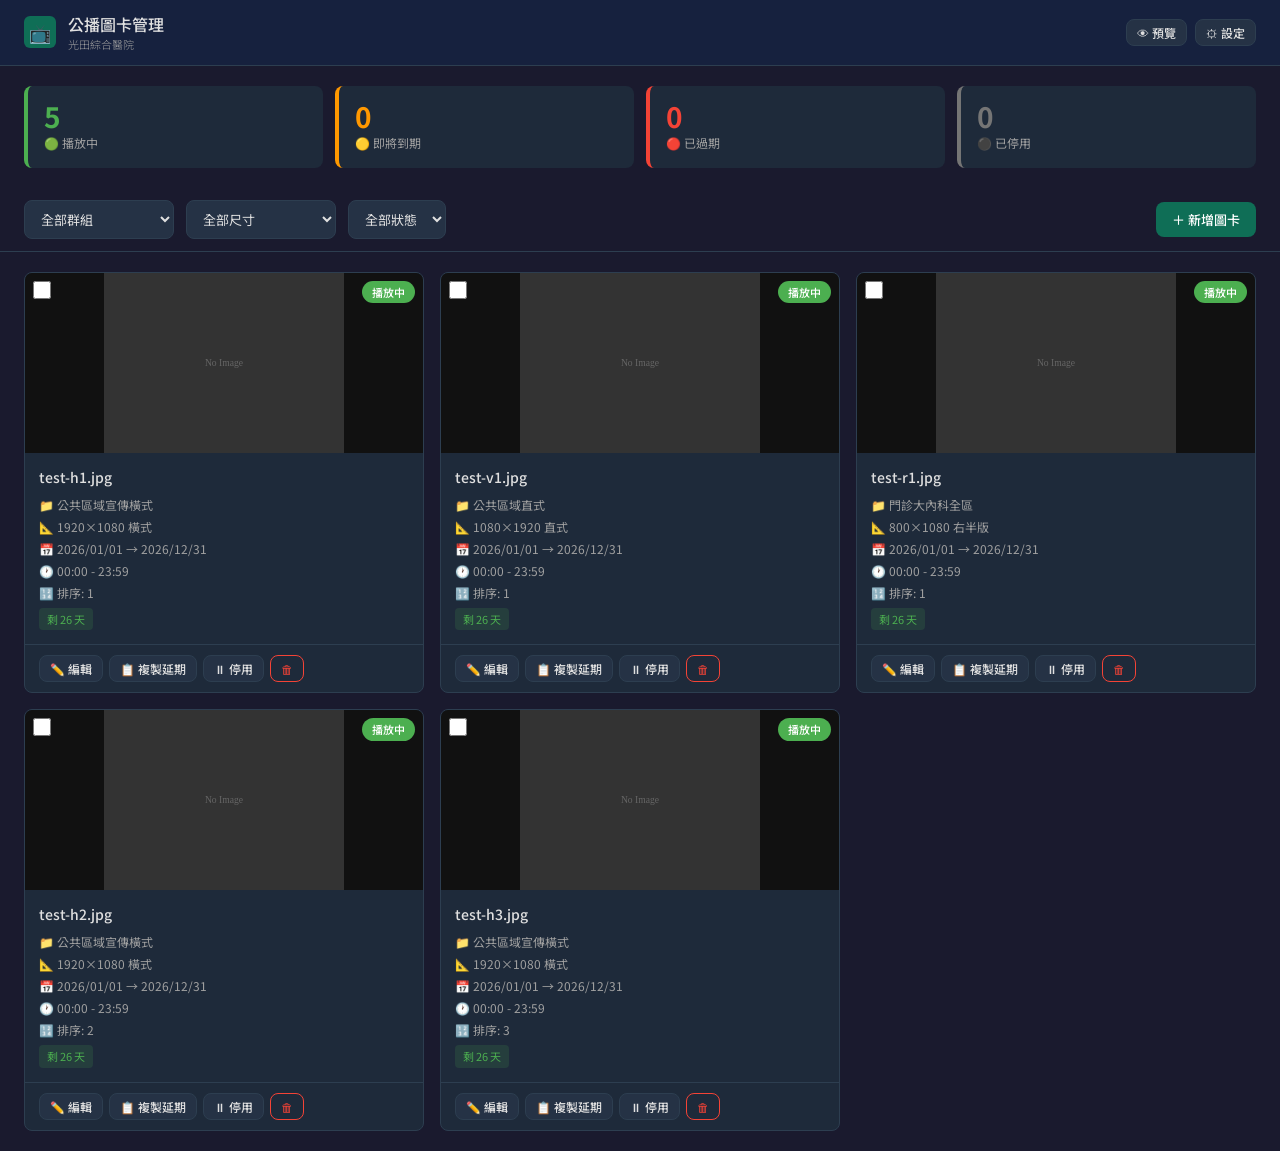
==== index.html @ a8a1183e "feat: 管理後台 Phase 2 — 圖卡上傳、排程、群組篩選 - 新增 index.html 管理後台（深色主題 + 光田綠主色） - 儀表板顯示播放中/即將到期/已過期/已停用統計 - 群組、" ====
<!DOCTYPE html>
<html lang="zh-TW">
<head>
  <meta charset="UTF-8">
  <meta name="viewport" content="width=device-width, initial-scale=1.0">
  <title>公播圖卡管理系統 — 光田綜合醫院</title>
  <link rel="stylesheet" href="css/admin.css">
</head>
<body>

<!-- ============================================================
     頂部導航
     ============================================================ -->
<header class="top-bar">
  <div class="logo">
    <div class="logo-icon">📺</div>
    <div class="logo-text">
      公播圖卡管理
      <small>光田綜合醫院</small>
    </div>
  </div>
  <div class="top-bar-actions">
    <button class="btn btn-secondary btn-sm" onclick="openPreview()">👁 預覽</button>
    <button class="btn btn-secondary btn-sm" onclick="toggleSettings()">⚙ 設定</button>
  </div>
</header>

<!-- ============================================================
     儀表板
     ============================================================ -->
<section class="dashboard" id="dashboard">
  <div class="stat-card active" onclick="filterByStatus('active')">
    <div class="stat-number" id="count-active">0</div>
    <div class="stat-label">🟢 播放中</div>
  </div>
  <div class="stat-card expiring" onclick="filterByStatus('expiring')">
    <div class="stat-number" id="count-expiring">0</div>
    <div class="stat-label">🟡 即將到期</div>
  </div>
  <div class="stat-card expired" onclick="filterByStatus('expired')">
    <div class="stat-number" id="count-expired">0</div>
    <div class="stat-label">🔴 已過期</div>
  </div>
  <div class="stat-card disabled" onclick="filterByStatus('disabled')">
    <div class="stat-number" id="count-disabled">0</div>
    <div class="stat-label">⚫ 已停用</div>
  </div>
</section>

<!-- ============================================================
     工具列
     ============================================================ -->
<section class="toolbar" id="toolbar">
  <select id="filter-group" onchange="applyFilters()">
    <option value="">全部群組</option>
  </select>
  <select id="filter-size" onchange="applyFilters()">
    <option value="">全部尺寸</option>
    <option value="1920x1080">1920×1080 橫式</option>
    <option value="1080x1920">1080×1920 直式</option>
    <option value="800x1080">800×1080 右半版</option>
  </select>
  <select id="filter-status" onchange="applyFilters()">
    <option value="">全部狀態</option>
    <option value="active">播放中</option>
    <option value="expiring">即將到期</option>
    <option value="expired">已過期</option>
    <option value="disabled">已停用</option>
  </select>
  <div class="spacer"></div>
  <button class="btn btn-secondary btn-sm" id="btn-batch" style="display:none" onclick="showBatchMenu()">
    📋 批次操作
  </button>
  <button class="btn btn-primary" onclick="openAddModal()">＋ 新增圖卡</button>
</section>

<!-- ============================================================
     圖卡列表
     ============================================================ -->
<section class="card-list" id="card-list">
  <div class="empty-state" id="empty-state">
    <div class="empty-icon">📭</div>
    <p>尚無圖卡，點擊右上角「＋ 新增圖卡」開始</p>
  </div>
</section>

<!-- ============================================================
     設定面板
     ============================================================ -->
<section class="settings-panel" id="settings-panel">
  <div class="settings-section">
    <h3>📊 Google Sheets 設定</h3>
    <div class="form-group">
      <label>Google Sheets ID</label>
      <input type="text" id="cfg-sheet-id" placeholder="試算表 ID">
    </div>
    <div class="form-group">
      <label>Apps Script Web App URL</label>
      <input type="text" id="cfg-apps-script-url" placeholder="https://script.google.com/macros/s/.../exec">
    </div>
  </div>
  <div class="settings-section">
    <h3>📁 GitHub 圖片上傳設定</h3>
    <div class="form-group">
      <label>GitHub Owner / Repo</label>
      <div class="form-row">
        <input type="text" id="cfg-gh-owner" placeholder="帳號名稱">
        <input type="text" id="cfg-gh-repo" placeholder="repo 名稱">
      </div>
    </div>
    <div class="form-group">
      <label>GitHub Personal Access Token</label>
      <input type="password" id="cfg-gh-token" placeholder="ghp_xxxx（只存在本機）">
    </div>
  </div>
  <div class="settings-section">
    <h3>⏱ 預設值</h3>
    <div class="form-row">
      <div class="form-group">
        <label>預設圖卡天數</label>
        <input type="number" id="cfg-default-days" value="90" min="1">
      </div>
      <div class="form-group">
        <label>即將到期提醒（天）</label>
        <input type="number" id="cfg-expiring-days" value="3" min="1">
      </div>
    </div>
  </div>
  <button class="btn btn-primary" onclick="saveSettings()">💾 儲存設定</button>
</section>

<!-- ============================================================
     新增/編輯 Modal
     ============================================================ -->
<div class="modal-overlay" id="card-modal">
  <div class="modal">
    <div class="modal-header">
      <h2 id="modal-title">新增圖卡</h2>
      <button class="modal-close" onclick="closeModal()">&times;</button>
    </div>
    <div class="modal-body">
      <!-- 圖片上傳 -->
      <div class="form-group">
        <label>圖片</label>
        <div class="upload-area" id="upload-area">
          <div class="upload-icon">🖼</div>
          <div class="upload-text">拖曳圖片到此處，或<strong>點擊選擇</strong></div>
        </div>
        <div class="upload-preview" id="upload-preview">
          <img id="preview-img" src="" alt="預覽">
          <button class="remove-img" onclick="removeImage()">&times;</button>
        </div>
        <input type="file" id="file-input" accept="image/*" style="display:none">
      </div>

      <!-- 群組 + 尺寸 -->
      <div class="form-row">
        <div class="form-group">
          <label>群組</label>
          <select id="card-group">
            <option value="公共區域直式">公共區域直式</option>
            <option value="公共區域宣傳橫式">公共區域宣傳橫式</option>
            <option value="門診大內科全區">門診大內科全區</option>
            <option value="門診大外科全區">門診大外科全區</option>
            <option value="婦女整合門診">婦女整合門診</option>
          </select>
        </div>
        <div class="form-group">
          <label>尺寸</label>
          <select id="card-size">
            <option value="1920x1080">1920×1080 橫式</option>
            <option value="1080x1920">1080×1920 直式</option>
            <option value="800x1080">800×1080 右半版</option>
          </select>
        </div>
      </div>

      <!-- 日期 -->
      <div class="form-row">
        <div class="form-group">
          <label>上架日期</label>
          <input type="date" id="card-start-date">
        </div>
        <div class="form-group">
          <label>下架日期</label>
          <input type="date" id="card-end-date">
        </div>
      </div>

      <!-- 時段 -->
      <div class="form-row">
        <div class="form-group">
          <label>每日開始時間</label>
          <input type="time" id="card-start-time" value="00:00">
        </div>
        <div class="form-group">
          <label>每日結束時間</label>
          <input type="time" id="card-end-time" value="23:59">
        </div>
      </div>

      <!-- 排序 -->
      <div class="form-row">
        <div class="form-group">
          <label>排序（數字越小越前面）</label>
          <input type="number" id="card-sort" value="1" min="0">
        </div>
        <div class="form-group">
          <label>狀態</label>
          <select id="card-enabled">
            <option value="TRUE">啟用</option>
            <option value="FALSE">停用</option>
          </select>
        </div>
      </div>

      <!-- 備註 -->
      <div class="form-group">
        <label>備註</label>
        <textarea id="card-note" rows="2" placeholder="選填"></textarea>
      </div>
    </div>
    <div class="modal-footer">
      <button class="btn btn-secondary" onclick="closeModal()">取消</button>
      <button class="btn btn-primary" id="btn-save-card" onclick="saveCard()">💾 儲存</button>
    </div>
  </div>
</div>

<!-- ============================================================
     批次延期 Modal
     ============================================================ -->
<div class="modal-overlay" id="batch-modal">
  <div class="modal" style="max-width:400px">
    <div class="modal-header">
      <h2>批次操作</h2>
      <button class="modal-close" onclick="closeBatchModal()">&times;</button>
    </div>
    <div class="modal-body">
      <p style="font-size:13px;color:var(--text-secondary);margin-bottom:16px">
        已選取 <strong id="batch-count">0</strong> 張圖卡
      </p>
      <div class="form-group">
        <label>操作</label>
        <select id="batch-action">
          <option value="enable">批次啟用</option>
          <option value="disable">批次停用</option>
          <option value="extend">批次延期</option>
          <option value="delete">批次刪除</option>
        </select>
      </div>
      <div class="form-group" id="batch-extend-group" style="display:none">
        <label>延長天數</label>
        <input type="number" id="batch-extend-days" value="90" min="1">
      </div>
    </div>
    <div class="modal-footer">
      <button class="btn btn-secondary" onclick="closeBatchModal()">取消</button>
      <button class="btn btn-primary" onclick="executeBatch()">✓ 執行</button>
    </div>
  </div>
</div>

<!-- Loading -->
<div class="loading-overlay" id="loading">
  <div class="loading-spinner"></div>
</div>

<!-- Toast -->
<div class="toast-container" id="toast-container"></div>

<input type="hidden" id="editing-card-id" value="">

<script src="js/admin.js"></script>
</body>
</html>
---- css/admin.css ----
/* ============================================================
   光田綜合醫院 公播圖卡管理系統 — 管理後台
   admin.css — 深色主題 + 光田綠主色
   ============================================================ */

@import url('https://fonts.googleapis.com/css2?family=Noto+Sans+TC:wght@300;400;500;700&display=swap');

/* Reset */
*, *::before, *::after {
  box-sizing: border-box;
  margin: 0;
  padding: 0;
}

:root {
  --kt-green: #0F6E56;
  --kt-green-light: #1A9B7A;
  --kt-green-dark: #0A4D3D;
  --bg-primary: #1a1a2e;
  --bg-secondary: #16213e;
  --bg-card: #1e2a3a;
  --bg-input: #253245;
  --bg-hover: #2a3a4e;
  --text-primary: #e0e0e0;
  --text-secondary: #a0a0a0;
  --text-muted: #6a7a8a;
  --border-color: #2d3e50;
  --status-active: #4caf50;
  --status-expiring: #ff9800;
  --status-expired: #f44336;
  --status-disabled: #757575;
  --shadow: 0 2px 8px rgba(0,0,0,0.3);
  --radius: 8px;
}

html, body {
  font-family: 'Noto Sans TC', sans-serif;
  background: var(--bg-primary);
  color: var(--text-primary);
  min-height: 100vh;
  font-size: 14px;
  line-height: 1.5;
}

/* ============================================================
   頂部導航
   ============================================================ */
.top-bar {
  background: var(--bg-secondary);
  border-bottom: 1px solid var(--border-color);
  padding: 12px 24px;
  display: flex;
  align-items: center;
  justify-content: space-between;
  position: sticky;
  top: 0;
  z-index: 100;
}

.top-bar .logo {
  display: flex;
  align-items: center;
  gap: 12px;
}

.top-bar .logo-icon {
  width: 32px;
  height: 32px;
  background: var(--kt-green);
  border-radius: 6px;
  display: flex;
  align-items: center;
  justify-content: center;
  font-size: 18px;
}

.top-bar .logo-text {
  font-size: 16px;
  font-weight: 500;
  color: var(--text-primary);
}

.top-bar .logo-text small {
  font-size: 11px;
  color: var(--text-secondary);
  display: block;
  font-weight: 300;
}

.top-bar-actions {
  display: flex;
  gap: 8px;
  align-items: center;
}

/* ============================================================
   按鈕
   ============================================================ */
.btn {
  display: inline-flex;
  align-items: center;
  gap: 6px;
  padding: 8px 16px;
  border: none;
  border-radius: var(--radius);
  font-family: inherit;
  font-size: 13px;
  font-weight: 500;
  cursor: pointer;
  transition: all 0.2s;
  white-space: nowrap;
}

.btn-primary {
  background: var(--kt-green);
  color: #fff;
}
.btn-primary:hover {
  background: var(--kt-green-light);
}

.btn-secondary {
  background: var(--bg-input);
  color: var(--text-primary);
  border: 1px solid var(--border-color);
}
.btn-secondary:hover {
  background: var(--bg-hover);
}

.btn-danger {
  background: transparent;
  color: var(--status-expired);
  border: 1px solid var(--status-expired);
}
.btn-danger:hover {
  background: var(--status-expired);
  color: #fff;
}

.btn-sm {
  padding: 4px 10px;
  font-size: 12px;
}

.btn-icon {
  padding: 6px;
  min-width: 32px;
  justify-content: center;
}

/* ============================================================
   儀表板
   ============================================================ */
.dashboard {
  display: grid;
  grid-template-columns: repeat(auto-fit, minmax(160px, 1fr));
  gap: 12px;
  padding: 20px 24px;
}

.stat-card {
  background: var(--bg-card);
  border-radius: var(--radius);
  padding: 16px;
  border-left: 4px solid var(--kt-green);
  cursor: pointer;
  transition: all 0.2s;
}

.stat-card:hover {
  background: var(--bg-hover);
  transform: translateY(-1px);
}

.stat-card.active { border-left-color: var(--status-active); }
.stat-card.expiring { border-left-color: var(--status-expiring); }
.stat-card.expired { border-left-color: var(--status-expired); }
.stat-card.disabled { border-left-color: var(--status-disabled); }

.stat-card .stat-number {
  font-size: 28px;
  font-weight: 700;
  line-height: 1;
}

.stat-card .stat-label {
  font-size: 12px;
  color: var(--text-secondary);
  margin-top: 4px;
}

.stat-card.active .stat-number { color: var(--status-active); }
.stat-card.expiring .stat-number { color: var(--status-expiring); }
.stat-card.expired .stat-number { color: var(--status-expired); }
.stat-card.disabled .stat-number { color: var(--status-disabled); }

/* ============================================================
   工具列
   ============================================================ */
.toolbar {
  padding: 12px 24px;
  display: flex;
  align-items: center;
  gap: 12px;
  flex-wrap: wrap;
  border-bottom: 1px solid var(--border-color);
}

.toolbar select,
.toolbar input[type="text"] {
  background: var(--bg-input);
  color: var(--text-primary);
  border: 1px solid var(--border-color);
  border-radius: var(--radius);
  padding: 8px 12px;
  font-family: inherit;
  font-size: 13px;
  outline: none;
}

.toolbar select:focus,
.toolbar input:focus {
  border-color: var(--kt-green);
}

.toolbar .spacer {
  flex: 1;
}

/* ============================================================
   圖卡列表
   ============================================================ */
.card-list {
  padding: 20px 24px;
  display: grid;
  grid-template-columns: repeat(auto-fill, minmax(320px, 1fr));
  gap: 16px;
}

.card-item {
  background: var(--bg-card);
  border-radius: var(--radius);
  overflow: hidden;
  border: 1px solid var(--border-color);
  transition: all 0.2s;
  position: relative;
}

.card-item:hover {
  border-color: var(--kt-green);
  box-shadow: var(--shadow);
}

.card-item .card-thumb {
  width: 100%;
  height: 180px;
  overflow: hidden;
  background: #111;
  position: relative;
}

.card-item .card-thumb img {
  width: 100%;
  height: 100%;
  object-fit: contain;
  display: block;
}

.card-item .card-status-badge {
  position: absolute;
  top: 8px;
  right: 8px;
  padding: 3px 10px;
  border-radius: 20px;
  font-size: 11px;
  font-weight: 500;
  color: #fff;
}

.badge-active { background: var(--status-active); }
.badge-expiring { background: var(--status-expiring); }
.badge-expired { background: var(--status-expired); }
.badge-disabled { background: var(--status-disabled); }

.card-item .card-body {
  padding: 14px;
}

.card-item .card-title {
  font-size: 14px;
  font-weight: 500;
  margin-bottom: 8px;
  color: var(--text-primary);
  overflow: hidden;
  text-overflow: ellipsis;
  white-space: nowrap;
}

.card-item .card-meta {
  font-size: 12px;
  color: var(--text-secondary);
  display: flex;
  flex-direction: column;
  gap: 4px;
}

.card-item .card-meta span {
  display: flex;
  align-items: center;
  gap: 6px;
}

.card-item .card-remaining {
  font-size: 11px;
  margin-top: 6px;
  padding: 3px 8px;
  border-radius: 4px;
  display: inline-block;
}

.remaining-ok { background: rgba(76,175,80,0.15); color: var(--status-active); }
.remaining-warn { background: rgba(255,152,0,0.15); color: var(--status-expiring); }
.remaining-over { background: rgba(244,67,54,0.15); color: var(--status-expired); }

.card-item .card-actions {
  padding: 10px 14px;
  border-top: 1px solid var(--border-color);
  display: flex;
  gap: 6px;
  flex-wrap: wrap;
}

/* ============================================================
   選取模式
   ============================================================ */
.card-item .card-checkbox {
  position: absolute;
  top: 8px;
  left: 8px;
  z-index: 5;
}

.card-item .card-checkbox input {
  width: 18px;
  height: 18px;
  accent-color: var(--kt-green);
  cursor: pointer;
}

/* ============================================================
   Modal（新增/編輯）
   ============================================================ */
.modal-overlay {
  display: none;
  position: fixed;
  top: 0;
  left: 0;
  right: 0;
  bottom: 0;
  background: rgba(0,0,0,0.6);
  z-index: 200;
  align-items: center;
  justify-content: center;
}

.modal-overlay.show {
  display: flex;
}

.modal {
  background: var(--bg-secondary);
  border-radius: 12px;
  width: 90%;
  max-width: 600px;
  max-height: 90vh;
  overflow-y: auto;
  box-shadow: 0 8px 32px rgba(0,0,0,0.5);
}

.modal-header {
  padding: 16px 20px;
  border-bottom: 1px solid var(--border-color);
  display: flex;
  align-items: center;
  justify-content: space-between;
}

.modal-header h2 {
  font-size: 16px;
  font-weight: 500;
}

.modal-close {
  background: none;
  border: none;
  color: var(--text-secondary);
  font-size: 20px;
  cursor: pointer;
  padding: 4px 8px;
}
.modal-close:hover { color: var(--text-primary); }

.modal-body {
  padding: 20px;
}

.modal-footer {
  padding: 16px 20px;
  border-top: 1px solid var(--border-color);
  display: flex;
  justify-content: flex-end;
  gap: 8px;
}

/* ============================================================
   表單
   ============================================================ */
.form-group {
  margin-bottom: 16px;
}

.form-group label {
  display: block;
  font-size: 12px;
  font-weight: 500;
  color: var(--text-secondary);
  margin-bottom: 6px;
}

.form-group input,
.form-group select,
.form-group textarea {
  width: 100%;
  background: var(--bg-input);
  color: var(--text-primary);
  border: 1px solid var(--border-color);
  border-radius: var(--radius);
  padding: 10px 12px;
  font-family: inherit;
  font-size: 13px;
  outline: none;
  transition: border-color 0.2s;
}

.form-group input:focus,
.form-group select:focus,
.form-group textarea:focus {
  border-color: var(--kt-green);
}

.form-row {
  display: grid;
  grid-template-columns: 1fr 1fr;
  gap: 12px;
}

/* ============================================================
   圖片上傳區
   ============================================================ */
.upload-area {
  border: 2px dashed var(--border-color);
  border-radius: var(--radius);
  padding: 32px;
  text-align: center;
  cursor: pointer;
  transition: all 0.2s;
  background: var(--bg-input);
}

.upload-area:hover,
.upload-area.dragover {
  border-color: var(--kt-green);
  background: rgba(15,110,86,0.1);
}

.upload-area .upload-icon {
  font-size: 36px;
  margin-bottom: 8px;
}

.upload-area .upload-text {
  font-size: 13px;
  color: var(--text-secondary);
}

.upload-area .upload-text strong {
  color: var(--kt-green-light);
}

.upload-preview {
  margin-top: 12px;
  position: relative;
  display: none;
}

.upload-preview img {
  max-width: 100%;
  max-height: 200px;
  border-radius: var(--radius);
  display: block;
  margin: 0 auto;
}

.upload-preview .remove-img {
  position: absolute;
  top: 4px;
  right: 4px;
  background: rgba(0,0,0,0.7);
  color: #fff;
  border: none;
  border-radius: 50%;
  width: 24px;
  height: 24px;
  cursor: pointer;
  font-size: 14px;
  display: flex;
  align-items: center;
  justify-content: center;
}

/* ============================================================
   設定頁面
   ============================================================ */
.settings-panel {
  display: none;
  padding: 24px;
  max-width: 640px;
  margin: 0 auto;
}

.settings-panel.show {
  display: block;
}

.settings-section {
  background: var(--bg-card);
  border-radius: var(--radius);
  padding: 20px;
  margin-bottom: 16px;
}

.settings-section h3 {
  font-size: 14px;
  font-weight: 500;
  margin-bottom: 16px;
  padding-bottom: 8px;
  border-bottom: 1px solid var(--border-color);
}

/* ============================================================
   Toast 通知
   ============================================================ */
.toast-container {
  position: fixed;
  top: 20px;
  right: 20px;
  z-index: 300;
  display: flex;
  flex-direction: column;
  gap: 8px;
}

.toast {
  background: var(--bg-card);
  border: 1px solid var(--border-color);
  border-radius: var(--radius);
  padding: 12px 16px;
  font-size: 13px;
  box-shadow: var(--shadow);
  animation: toastIn 0.3s ease-out;
  max-width: 320px;
}

.toast.success { border-left: 4px solid var(--status-active); }
.toast.error { border-left: 4px solid var(--status-expired); }
.toast.warning { border-left: 4px solid var(--status-expiring); }

@keyframes toastIn {
  from { opacity: 0; transform: translateX(40px); }
  to { opacity: 1; transform: translateX(0); }
}

/* ============================================================
   空狀態
   ============================================================ */
.empty-state {
  text-align: center;
  padding: 60px 24px;
  color: var(--text-secondary);
}

.empty-state .empty-icon {
  font-size: 48px;
  margin-bottom: 12px;
  opacity: 0.5;
}

.empty-state p {
  font-size: 14px;
}

/* ============================================================
   Loading
   ============================================================ */
.loading-overlay {
  display: none;
  position: fixed;
  top: 0; left: 0; right: 0; bottom: 0;
  background: rgba(0,0,0,0.4);
  z-index: 250;
  align-items: center;
  justify-content: center;
}

.loading-overlay.show {
  display: flex;
}

.loading-spinner {
  width: 40px;
  height: 40px;
  border: 3px solid rgba(255,255,255,0.2);
  border-top-color: var(--kt-green-light);
  border-radius: 50%;
  animation: spin 0.8s linear infinite;
}

@keyframes spin {
  to { transform: rotate(360deg); }
}

/* ============================================================
   RWD
   ============================================================ */
@media (max-width: 768px) {
  .top-bar { padding: 10px 16px; }
  .dashboard { padding: 12px 16px; grid-template-columns: repeat(2, 1fr); }
  .toolbar { padding: 10px 16px; }
  .card-list { padding: 12px 16px; grid-template-columns: 1fr; }
  .form-row { grid-template-columns: 1fr; }
  .modal { width: 95%; }
}

@media (max-width: 480px) {
  .dashboard { grid-template-columns: 1fr 1fr; gap: 8px; }
  .stat-card { padding: 12px; }
  .stat-card .stat-number { font-size: 22px; }
  .top-bar .logo-text small { display: none; }
}
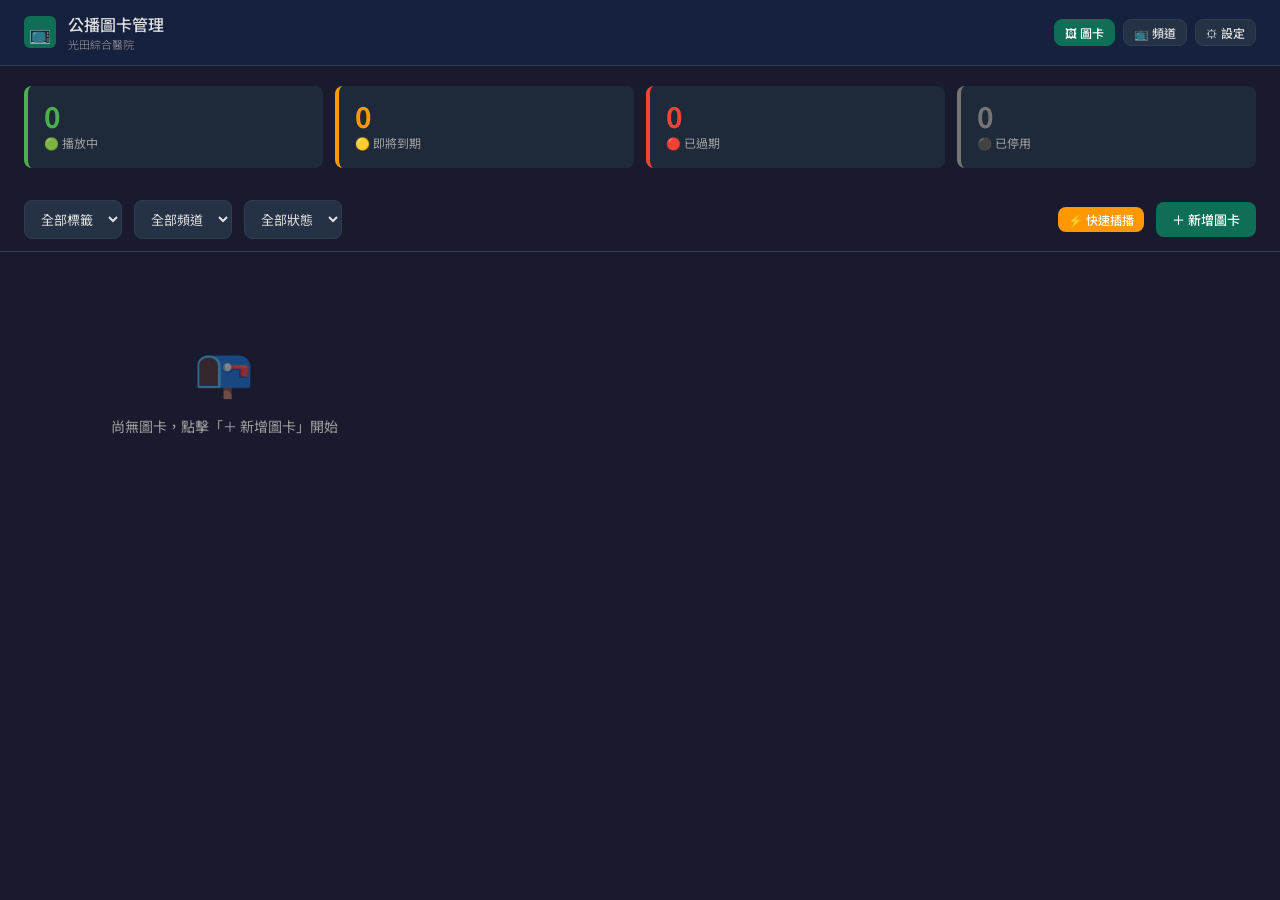
==== commit ab62e552: "重構為 Channel+Tag 架構 v2 - 新增 channels.json（9 頻道定義） - cards.json 改用 tags/channels/variants 結構 - player." ====
--- a/index.html
+++ b/index.html
@@ -8,109 +8,98 @@
 </head>
 <body>
 
-<!-- ============================================================
-     頂部導航
-     ============================================================ -->
+<!-- 頂部導航 -->
 <header class="top-bar">
   <div class="logo">
     <div class="logo-icon">📺</div>
-    <div class="logo-text">
-      公播圖卡管理
-      <small>光田綜合醫院</small>
-    </div>
+    <div class="logo-text">公播圖卡管理<small>光田綜合醫院</small></div>
   </div>
   <div class="top-bar-actions">
-    <button class="btn btn-secondary btn-sm" onclick="openPreview()">👁 預覽</button>
+    <button class="btn btn-secondary btn-sm tab-btn active" data-tab="cards" onclick="switchTab('cards')">🖼 圖卡</button>
+    <button class="btn btn-secondary btn-sm tab-btn" data-tab="channels" onclick="switchTab('channels')">📺 頻道</button>
     <button class="btn btn-secondary btn-sm" onclick="toggleSettings()">⚙ 設定</button>
   </div>
 </header>
 
-<!-- ============================================================
-     儀表板
-     ============================================================ -->
-<section class="dashboard" id="dashboard">
-  <div class="stat-card active" onclick="filterByStatus('active')">
-    <div class="stat-number" id="count-active">0</div>
-    <div class="stat-label">🟢 播放中</div>
-  </div>
-  <div class="stat-card expiring" onclick="filterByStatus('expiring')">
-    <div class="stat-number" id="count-expiring">0</div>
-    <div class="stat-label">🟡 即將到期</div>
-  </div>
-  <div class="stat-card expired" onclick="filterByStatus('expired')">
-    <div class="stat-number" id="count-expired">0</div>
-    <div class="stat-label">🔴 已過期</div>
-  </div>
-  <div class="stat-card disabled" onclick="filterByStatus('disabled')">
-    <div class="stat-number" id="count-disabled">0</div>
-    <div class="stat-label">⚫ 已停用</div>
-  </div>
-</section>
-
-<!-- ============================================================
-     工具列
-     ============================================================ -->
-<section class="toolbar" id="toolbar">
-  <select id="filter-group" onchange="applyFilters()">
-    <option value="">全部群組</option>
-  </select>
-  <select id="filter-size" onchange="applyFilters()">
-    <option value="">全部尺寸</option>
-    <option value="1920x1080">1920×1080 橫式</option>
-    <option value="1080x1920">1080×1920 直式</option>
-    <option value="800x1080">800×1080 右半版</option>
-  </select>
-  <select id="filter-status" onchange="applyFilters()">
-    <option value="">全部狀態</option>
-    <option value="active">播放中</option>
-    <option value="expiring">即將到期</option>
-    <option value="expired">已過期</option>
-    <option value="disabled">已停用</option>
-  </select>
-  <div class="spacer"></div>
-  <button class="btn btn-secondary btn-sm" id="btn-batch" style="display:none" onclick="showBatchMenu()">
-    📋 批次操作
-  </button>
-  <button class="btn btn-primary" onclick="openAddModal()">＋ 新增圖卡</button>
-</section>
-
-<!-- ============================================================
-     圖卡列表
-     ============================================================ -->
-<section class="card-list" id="card-list">
-  <div class="empty-state" id="empty-state">
-    <div class="empty-icon">📭</div>
-    <p>尚無圖卡，點擊右上角「＋ 新增圖卡」開始</p>
-  </div>
-</section>
-
-<!-- ============================================================
-     設定面板
-     ============================================================ -->
+<!-- ========== 圖卡管理頁 ========== -->
+<div id="tab-cards">
+
+  <!-- 儀表板 -->
+  <section class="dashboard" id="dashboard">
+    <div class="stat-card active" onclick="filterByStatus('active')">
+      <div class="stat-number" id="count-active">0</div>
+      <div class="stat-label">🟢 播放中</div>
+    </div>
+    <div class="stat-card expiring" onclick="filterByStatus('expiring')">
+      <div class="stat-number" id="count-expiring">0</div>
+      <div class="stat-label">🟡 即將到期</div>
+    </div>
+    <div class="stat-card expired" onclick="filterByStatus('expired')">
+      <div class="stat-number" id="count-expired">0</div>
+      <div class="stat-label">🔴 已過期</div>
+    </div>
+    <div class="stat-card disabled" onclick="filterByStatus('disabled')">
+      <div class="stat-number" id="count-disabled">0</div>
+      <div class="stat-label">⚫ 已停用</div>
+    </div>
+  </section>
+
+  <!-- 工具列 -->
+  <section class="toolbar" id="toolbar">
+    <select id="filter-tag" onchange="applyFilters()">
+      <option value="">全部標籤</option>
+    </select>
+    <select id="filter-channel" onchange="applyFilters()">
+      <option value="">全部頻道</option>
+    </select>
+    <select id="filter-status" onchange="applyFilters()">
+      <option value="">全部狀態</option>
+      <option value="active">播放中</option>
+      <option value="expiring">即將到期</option>
+      <option value="expired">已過期</option>
+      <option value="disabled">已停用</option>
+    </select>
+    <div class="spacer"></div>
+    <button class="btn btn-secondary btn-sm" id="btn-batch" style="display:none" onclick="showBatchMenu()">📋 批次操作</button>
+    <button class="btn btn-primary btn-sm" style="background:#ff9800" onclick="openQuickInsert()">⚡ 快速插播</button>
+    <button class="btn btn-primary" onclick="openAddModal()">＋ 新增圖卡</button>
+  </section>
+
+  <!-- 圖卡列表 -->
+  <section class="card-list" id="card-list">
+    <div class="empty-state" id="empty-state">
+      <div class="empty-icon">📭</div>
+      <p>尚無圖卡，點擊「＋ 新增圖卡」開始</p>
+    </div>
+  </section>
+</div>
+
+<!-- ========== 頻道管理頁 ========== -->
+<div id="tab-channels" style="display:none">
+  <section class="toolbar">
+    <div class="spacer"></div>
+    <button class="btn btn-primary" onclick="openAddChannel()">＋ 新增頻道</button>
+  </section>
+  <section class="card-list" id="channel-list"></section>
+</div>
+
+<!-- ========== 設定面板 ========== -->
 <section class="settings-panel" id="settings-panel">
   <div class="settings-section">
-    <h3>📊 Google Sheets 設定</h3>
+    <h3>📁 GitHub 設定</h3>
+    <div class="form-row">
+      <div class="form-group">
+        <label>Owner</label>
+        <input type="text" id="cfg-gh-owner" placeholder="帳號">
+      </div>
+      <div class="form-group">
+        <label>Repo</label>
+        <input type="text" id="cfg-gh-repo" placeholder="repo">
+      </div>
+    </div>
     <div class="form-group">
-      <label>Google Sheets ID</label>
-      <input type="text" id="cfg-sheet-id" placeholder="試算表 ID">
-    </div>
-    <div class="form-group">
-      <label>Apps Script Web App URL</label>
-      <input type="text" id="cfg-apps-script-url" placeholder="https://script.google.com/macros/s/.../exec">
-    </div>
-  </div>
-  <div class="settings-section">
-    <h3>📁 GitHub 圖片上傳設定</h3>
-    <div class="form-group">
-      <label>GitHub Owner / Repo</label>
-      <div class="form-row">
-        <input type="text" id="cfg-gh-owner" placeholder="帳號名稱">
-        <input type="text" id="cfg-gh-repo" placeholder="repo 名稱">
-      </div>
-    </div>
-    <div class="form-group">
-      <label>GitHub Personal Access Token</label>
-      <input type="password" id="cfg-gh-token" placeholder="ghp_xxxx（只存在本機）">
+      <label>Personal Access Token</label>
+      <input type="password" id="cfg-gh-token" placeholder="ghp_xxxx">
     </div>
   </div>
   <div class="settings-section">
@@ -126,12 +115,17 @@
       </div>
     </div>
   </div>
+  <div class="settings-section">
+    <h3>🏷 常用標籤管理</h3>
+    <div class="form-group">
+      <label>每行一個標籤（可自由新增）</label>
+      <textarea id="cfg-tags" rows="8" style="font-size:13px;line-height:1.8"></textarea>
+    </div>
+  </div>
   <button class="btn btn-primary" onclick="saveSettings()">💾 儲存設定</button>
 </section>
 
-<!-- ============================================================
-     新增/編輯 Modal
-     ============================================================ -->
+<!-- ========== 新增/編輯圖卡 Modal ========== -->
 <div class="modal-overlay" id="card-modal">
   <div class="modal">
     <div class="modal-header">
@@ -139,97 +133,129 @@
       <button class="modal-close" onclick="closeModal()">&times;</button>
     </div>
     <div class="modal-body">
-      <!-- 圖片上傳 -->
-      <div class="form-group">
-        <label>圖片</label>
-        <div class="upload-area" id="upload-area">
-          <div class="upload-icon">🖼</div>
-          <div class="upload-text">拖曳圖片到此處，或<strong>點擊選擇</strong></div>
-        </div>
-        <div class="upload-preview" id="upload-preview">
-          <img id="preview-img" src="" alt="預覽">
-          <button class="remove-img" onclick="removeImage()">&times;</button>
-        </div>
-        <input type="file" id="file-input" accept="image/*" style="display:none">
-      </div>
-
-      <!-- 群組 + 尺寸 -->
-      <div class="form-row">
-        <div class="form-group">
-          <label>群組</label>
-          <select id="card-group">
-            <option value="公共區域直式">公共區域直式</option>
-            <option value="公共區域宣傳橫式">公共區域宣傳橫式</option>
-            <option value="門診大內科全區">門診大內科全區</option>
-            <option value="門診大外科全區">門診大外科全區</option>
-            <option value="婦女整合門診">婦女整合門診</option>
+      <div class="form-group">
+        <label>標題</label>
+        <input type="text" id="card-title" placeholder="例如：四月衛教-糖尿病預防">
+      </div>
+
+      <!-- 標籤選擇 -->
+      <div class="form-group">
+        <label>標籤（決定播放在哪些頻道）</label>
+        <div id="tag-checkboxes" class="tag-grid"></div>
+        <div style="margin-top:8px;display:flex;gap:8px">
+          <input type="text" id="new-tag-input" placeholder="自訂標籤..." style="flex:1;padding:6px 10px;background:var(--bg-input);border:1px solid var(--border-color);border-radius:6px;color:var(--text-primary);font-size:12px">
+          <button class="btn btn-secondary btn-sm" onclick="addCustomTag()">＋</button>
+        </div>
+      </div>
+
+      <!-- 指定頻道（可選） -->
+      <div class="form-group">
+        <label>指定頻道 <span style="color:var(--text-muted);font-weight:300">（可選，勾選後只播這些螢幕，不走標籤）</span></label>
+        <div id="channel-checkboxes" class="tag-grid"></div>
+      </div>
+
+      <!-- 多尺寸圖片上傳 -->
+      <div class="form-group">
+        <label>圖片（按需上傳各尺寸，沒上傳的尺寸該頻道不播）</label>
+        <div id="variant-uploads"></div>
+      </div>
+
+      <!-- 日期排程 -->
+      <div class="form-row">
+        <div class="form-group">
+          <label>上架日期</label>
+          <input type="date" id="card-start-date">
+        </div>
+        <div class="form-group">
+          <label>下架日期</label>
+          <input type="date" id="card-end-date">
+        </div>
+      </div>
+      <div class="form-row">
+        <div class="form-group">
+          <label>每日開始時間</label>
+          <input type="time" id="card-start-time" value="00:00">
+        </div>
+        <div class="form-group">
+          <label>每日結束時間</label>
+          <input type="time" id="card-end-time" value="23:59">
+        </div>
+      </div>
+      <div class="form-row">
+        <div class="form-group">
+          <label>排序（數字越小越前）</label>
+          <input type="number" id="card-sort" value="10" min="0">
+        </div>
+        <div class="form-group">
+          <label>優先權</label>
+          <select id="card-priority">
+            <option value="normal">一般</option>
+            <option value="urgent">插播（優先顯示）</option>
           </select>
         </div>
+      </div>
+      <div class="form-group">
+        <label>備註</label>
+        <textarea id="card-note" rows="2" placeholder="選填"></textarea>
+      </div>
+    </div>
+    <div class="modal-footer">
+      <button class="btn btn-secondary" onclick="closeModal()">取消</button>
+      <button class="btn btn-primary" onclick="saveCard()">💾 儲存</button>
+    </div>
+  </div>
+</div>
+
+<!-- ========== 頻道編輯 Modal ========== -->
+<div class="modal-overlay" id="channel-modal">
+  <div class="modal">
+    <div class="modal-header">
+      <h2 id="ch-modal-title">編輯頻道</h2>
+      <button class="modal-close" onclick="closeChannelModal()">&times;</button>
+    </div>
+    <div class="modal-body">
+      <div class="form-row">
+        <div class="form-group">
+          <label>名稱</label>
+          <input type="text" id="ch-name" placeholder="例：大廳公共區域">
+        </div>
+        <div class="form-group">
+          <label>位置</label>
+          <input type="text" id="ch-location" placeholder="例：大廳">
+        </div>
+      </div>
+      <div class="form-row">
         <div class="form-group">
           <label>尺寸</label>
-          <select id="card-size">
+          <select id="ch-size">
             <option value="1920x1080">1920×1080 橫式</option>
             <option value="1080x1920">1080×1920 直式</option>
             <option value="800x1080">800×1080 右半版</option>
+            <option value="1080x1162">1080×1162 海報</option>
           </select>
         </div>
-      </div>
-
-      <!-- 日期 -->
-      <div class="form-row">
-        <div class="form-group">
-          <label>上架日期</label>
-          <input type="date" id="card-start-date">
-        </div>
-        <div class="form-group">
-          <label>下架日期</label>
-          <input type="date" id="card-end-date">
-        </div>
-      </div>
-
-      <!-- 時段 -->
-      <div class="form-row">
-        <div class="form-group">
-          <label>每日開始時間</label>
-          <input type="time" id="card-start-time" value="00:00">
-        </div>
-        <div class="form-group">
-          <label>每日結束時間</label>
-          <input type="time" id="card-end-time" value="23:59">
-        </div>
-      </div>
-
-      <!-- 排序 -->
-      <div class="form-row">
-        <div class="form-group">
-          <label>排序（數字越小越前面）</label>
-          <input type="number" id="card-sort" value="1" min="0">
-        </div>
-        <div class="form-group">
-          <label>狀態</label>
-          <select id="card-enabled">
-            <option value="TRUE">啟用</option>
-            <option value="FALSE">停用</option>
-          </select>
-        </div>
-      </div>
-
-      <!-- 備註 -->
-      <div class="form-group">
-        <label>備註</label>
-        <textarea id="card-note" rows="2" placeholder="選填"></textarea>
+        <div class="form-group">
+          <label>輪播秒數</label>
+          <input type="number" id="ch-interval" value="8" min="3">
+        </div>
+      </div>
+      <div class="form-group">
+        <label>訂閱標籤（勾選後，有該標籤的圖卡會自動播放在此頻道）</label>
+        <div id="ch-tag-checkboxes" class="tag-grid"></div>
+      </div>
+      <div class="form-group">
+        <label>播放器 URL</label>
+        <input type="text" id="ch-player-url" readonly style="color:var(--kt-green-light);cursor:pointer" onclick="this.select();document.execCommand('copy');toast('已複製 URL','success')">
       </div>
     </div>
     <div class="modal-footer">
-      <button class="btn btn-secondary" onclick="closeModal()">取消</button>
-      <button class="btn btn-primary" id="btn-save-card" onclick="saveCard()">💾 儲存</button>
-    </div>
-  </div>
-</div>
-
-<!-- ============================================================
-     批次延期 Modal
-     ============================================================ -->
+      <button class="btn btn-secondary" onclick="closeChannelModal()">取消</button>
+      <button class="btn btn-primary" onclick="saveChannel()">💾 儲存</button>
+    </div>
+  </div>
+</div>
+
+<!-- 批次 Modal -->
 <div class="modal-overlay" id="batch-modal">
   <div class="modal" style="max-width:400px">
     <div class="modal-header">
@@ -237,11 +263,8 @@
       <button class="modal-close" onclick="closeBatchModal()">&times;</button>
     </div>
     <div class="modal-body">
-      <p style="font-size:13px;color:var(--text-secondary);margin-bottom:16px">
-        已選取 <strong id="batch-count">0</strong> 張圖卡
-      </p>
-      <div class="form-group">
-        <label>操作</label>
+      <p style="font-size:13px;color:var(--text-secondary);margin-bottom:16px">已選取 <strong id="batch-count">0</strong> 張圖卡</p>
+      <div class="form-group">
         <select id="batch-action">
           <option value="enable">批次啟用</option>
           <option value="disable">批次停用</option>
@@ -261,15 +284,33 @@
   </div>
 </div>
 
-<!-- Loading -->
-<div class="loading-overlay" id="loading">
-  <div class="loading-spinner"></div>
-</div>
-
-<!-- Toast -->
+<div class="loading-overlay" id="loading"><div class="loading-spinner"></div></div>
 <div class="toast-container" id="toast-container"></div>
-
 <input type="hidden" id="editing-card-id" value="">
+<input type="hidden" id="editing-channel-id" value="">
+
+<style>
+  .tag-grid { display:flex; flex-wrap:wrap; gap:6px; }
+  .tag-chip { display:inline-flex; align-items:center; gap:4px; padding:4px 10px; border-radius:16px;
+    background:var(--bg-input); border:1px solid var(--border-color); font-size:12px; cursor:pointer; transition:all .2s; }
+  .tag-chip:hover { border-color:var(--kt-green); }
+  .tag-chip.selected { background:var(--kt-green); border-color:var(--kt-green); color:#fff; }
+  .tag-chip input { display:none; }
+  .tab-btn.active { background:var(--kt-green) !important; color:#fff !important; border-color:var(--kt-green) !important; }
+  .variant-row { display:flex; align-items:center; gap:10px; padding:8px 12px; background:var(--bg-input);
+    border-radius:var(--radius); margin-bottom:6px; }
+  .variant-row .size-label { font-size:12px; font-weight:500; min-width:100px; }
+  .variant-row .variant-preview { width:60px; height:40px; object-fit:contain; border-radius:4px; background:#111; }
+  .variant-row .variant-status { font-size:11px; color:var(--text-muted); flex:1; }
+  .variant-row .btn { flex-shrink:0; }
+  .channel-card { background:var(--bg-card); border-radius:var(--radius); padding:16px; border:1px solid var(--border-color); }
+  .channel-card .ch-name { font-size:15px; font-weight:500; margin-bottom:6px; }
+  .channel-card .ch-meta { font-size:12px; color:var(--text-secondary); display:flex; flex-direction:column; gap:3px; }
+  .channel-card .ch-tags { display:flex; flex-wrap:wrap; gap:4px; margin-top:8px; }
+  .channel-card .ch-tag { font-size:10px; padding:2px 8px; border-radius:10px; background:rgba(15,110,86,0.2); color:var(--kt-green-light); }
+  .channel-card .ch-url { font-size:11px; color:var(--kt-green-light); margin-top:8px; word-break:break-all; cursor:pointer; }
+  .channel-card .ch-actions { margin-top:10px; display:flex; gap:6px; }
+</style>
 
 <script src="js/admin.js"></script>
 </body>
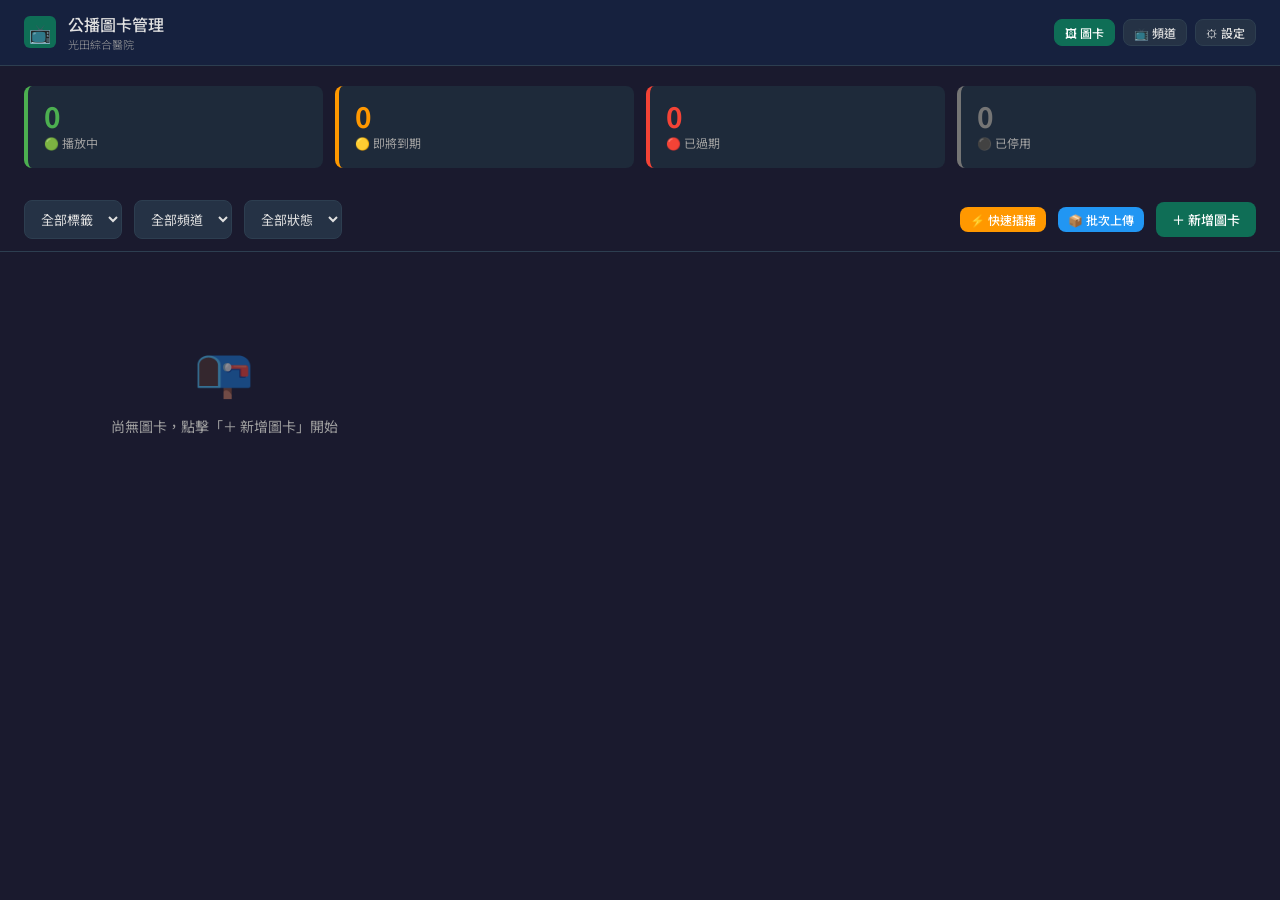
==== commit b5f5a1b2: "新增批次上傳功能：拖入多張圖片一次建立多張圖卡 - 拖放或點選多張圖片 - 自動偵測圖片尺寸對應螢幕規格 - 同名檔案自動合併為同一圖卡的不同尺寸版本 - 可修改標題、手動調整尺寸歸屬 - 統一設定標" ====
--- a/index.html
+++ b/index.html
@@ -62,6 +62,7 @@
     <div class="spacer"></div>
     <button class="btn btn-secondary btn-sm" id="btn-batch" style="display:none" onclick="showBatchMenu()">📋 批次操作</button>
     <button class="btn btn-primary btn-sm" style="background:#ff9800" onclick="openQuickInsert()">⚡ 快速插播</button>
+    <button class="btn btn-primary btn-sm" style="background:#2196F3" onclick="openBulkUpload()">📦 批次上傳</button>
     <button class="btn btn-primary" onclick="openAddModal()">＋ 新增圖卡</button>
   </section>
 
@@ -251,6 +252,69 @@
     <div class="modal-footer">
       <button class="btn btn-secondary" onclick="closeChannelModal()">取消</button>
       <button class="btn btn-primary" onclick="saveChannel()">💾 儲存</button>
+    </div>
+  </div>
+</div>
+
+<!-- ========== 批次上傳 Modal ========== -->
+<div class="modal-overlay" id="bulk-modal">
+  <div class="modal" style="max-width:780px">
+    <div class="modal-header">
+      <h2>📦 批次上傳圖卡</h2>
+      <button class="modal-close" onclick="closeBulkModal()">&times;</button>
+    </div>
+    <div class="modal-body">
+      <!-- 拖入區 -->
+      <div class="bulk-dropzone" id="bulk-dropzone">
+        <div class="upload-icon">📁</div>
+        <div class="upload-text">拖入多張圖片，或 <strong>點擊選擇</strong></div>
+        <div style="font-size:11px;color:var(--text-muted);margin-top:6px">系統會自動偵測圖片尺寸，對應到正確的螢幕規格</div>
+        <input type="file" id="bulk-file-input" multiple accept="image/*" style="display:none">
+      </div>
+
+      <!-- 圖片列表 -->
+      <div id="bulk-list" style="margin-top:12px"></div>
+
+      <!-- 共用設定 -->
+      <div id="bulk-shared-settings" style="display:none;margin-top:16px;padding-top:16px;border-top:1px solid var(--border-color)">
+        <h3 style="font-size:14px;margin-bottom:12px">📋 共用設定（套用到所有圖卡）</h3>
+        <div class="form-group">
+          <label>標籤</label>
+          <div id="bulk-tag-checkboxes" class="tag-grid"></div>
+        </div>
+        <div class="form-group">
+          <label>指定頻道 <span style="color:var(--text-muted);font-weight:300">（可選）</span></label>
+          <div id="bulk-channel-checkboxes" class="tag-grid"></div>
+        </div>
+        <div class="form-row">
+          <div class="form-group">
+            <label>上架日期</label>
+            <input type="date" id="bulk-start-date">
+          </div>
+          <div class="form-group">
+            <label>下架日期</label>
+            <input type="date" id="bulk-end-date">
+          </div>
+        </div>
+        <div class="form-row">
+          <div class="form-group">
+            <label>優先權</label>
+            <select id="bulk-priority">
+              <option value="normal">一般</option>
+              <option value="urgent">插播（優先顯示）</option>
+            </select>
+          </div>
+          <div class="form-group">
+            <label>起始排序</label>
+            <input type="number" id="bulk-sort-start" value="10" min="0">
+          </div>
+        </div>
+      </div>
+    </div>
+    <div class="modal-footer">
+      <span style="flex:1;font-size:12px;color:var(--text-secondary)" id="bulk-summary"></span>
+      <button class="btn btn-secondary" onclick="closeBulkModal()">取消</button>
+      <button class="btn btn-primary" id="bulk-submit-btn" onclick="executeBulkUpload()" style="display:none">🚀 全部上傳建立</button>
     </div>
   </div>
 </div>
@@ -310,6 +374,21 @@
   .channel-card .ch-tag { font-size:10px; padding:2px 8px; border-radius:10px; background:rgba(15,110,86,0.2); color:var(--kt-green-light); }
   .channel-card .ch-url { font-size:11px; color:var(--kt-green-light); margin-top:8px; word-break:break-all; cursor:pointer; }
   .channel-card .ch-actions { margin-top:10px; display:flex; gap:6px; }
+  /* 批次上傳 */
+  .bulk-dropzone { border:2px dashed var(--border-color); border-radius:var(--radius); padding:40px;
+    text-align:center; cursor:pointer; transition:all .2s; background:var(--bg-input); }
+  .bulk-dropzone:hover, .bulk-dropzone.dragover { border-color:var(--kt-green); background:rgba(15,110,86,0.1); }
+  .bulk-item { display:flex; align-items:center; gap:10px; padding:10px 12px; background:var(--bg-input);
+    border-radius:var(--radius); margin-bottom:6px; }
+  .bulk-item img { width:60px; height:40px; object-fit:contain; border-radius:4px; background:#111; flex-shrink:0; }
+  .bulk-item .bulk-title { flex:1; background:var(--bg-card); border:1px solid var(--border-color);
+    border-radius:6px; padding:6px 10px; color:var(--text-primary); font-size:13px; outline:none; }
+  .bulk-item .bulk-title:focus { border-color:var(--kt-green); }
+  .bulk-item .bulk-size { font-size:11px; color:var(--kt-green-light); min-width:90px; text-align:center; }
+  .bulk-item .bulk-remove { background:none; border:none; color:var(--text-muted); cursor:pointer; font-size:16px; padding:4px; }
+  .bulk-item .bulk-remove:hover { color:var(--status-expired); }
+  .bulk-progress { height:3px; background:var(--border-color); border-radius:2px; margin-top:12px; overflow:hidden; }
+  .bulk-progress .bar { height:100%; background:var(--kt-green); transition:width .3s; width:0%; }
 </style>
 
 <script src="js/admin.js"></script>
